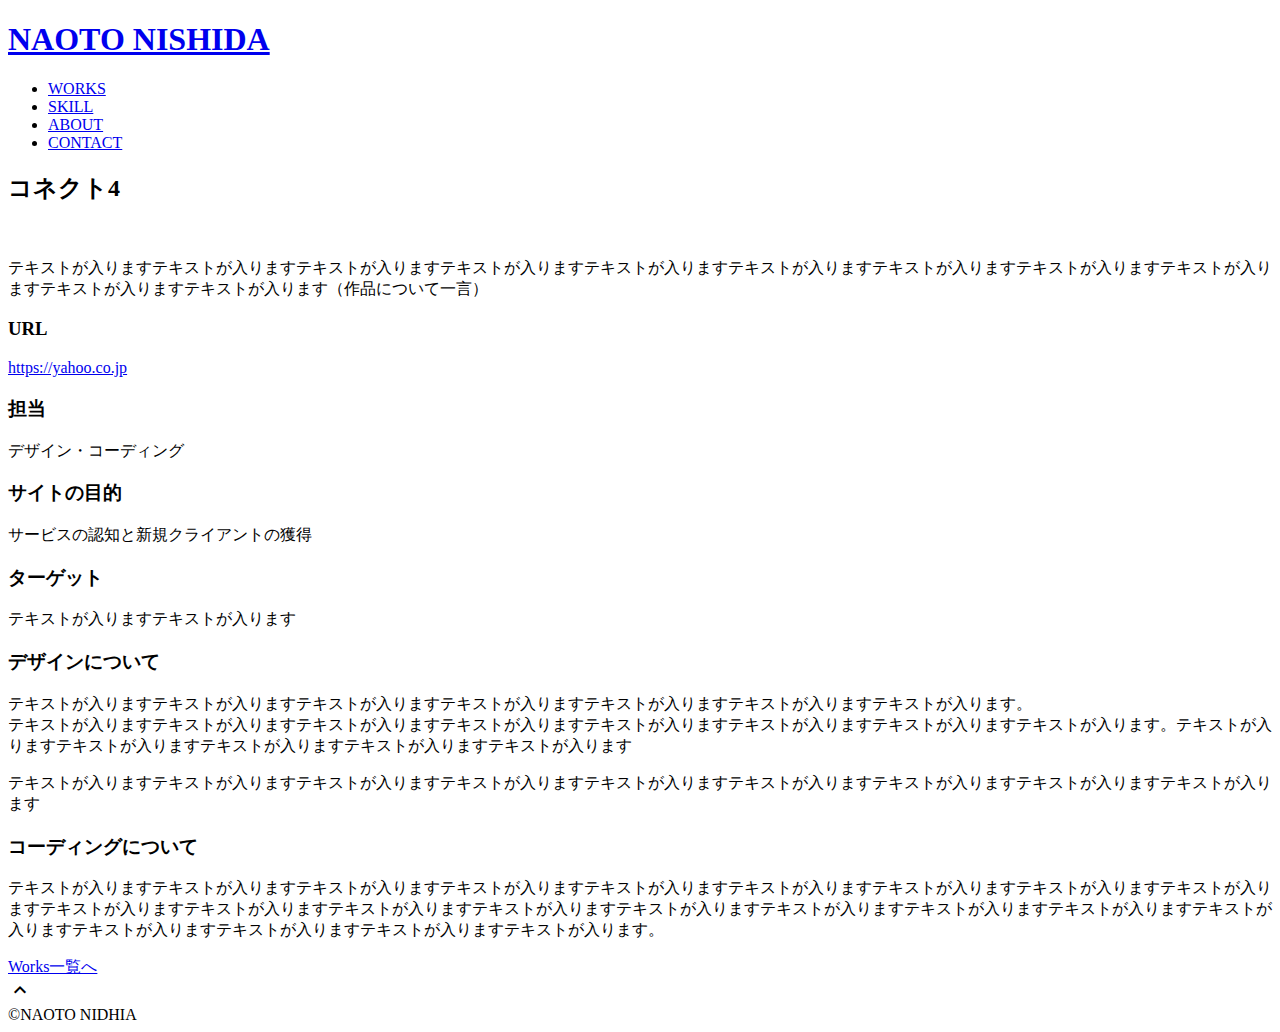
==== connect4.html @ 073069b7 "header変更" ====
<!DOCTYPE html>
<html>
<head>
  <meta charset="utf-8">
  <meta name="viewport" content="width=device-width,initial-scale=1.0,user-scalable=no">
  <meta property='og:type' content='website'>
  <meta property='og:title' content='Connect 4'>
  <meta property='og:url' content='URLが入る'>
  <meta property='og:description' content='Lecture'>
  <meta property="og:image" content="img/ogp.png">
  <meta name="description" content="Connect 4" />
  <title>コネクト4</title>
  <link rel="preconnect" href="https://fonts.gstatic.com">
  <link href="https://fonts.googleapis.com/css2?family=Montserrat:wght@400;700&display=swap" rel="stylesheet">
  <link href="https://fonts.googleapis.com/css?family=Material+Icons+Outlined" rel="stylesheet">
  <link href="css/ress.css" media="all" rel="stylesheet" type="text/css" />
  <link href="css/style.css" media="all" rel="stylesheet" type="text/css" />
  <link rel="shortcut icon" href="img/favicon.ico" />
  <link rel=”canonical” href=”URLが入る” />
</head>

<body>
  <div class="wrapper">

    <!-- header -->
    <header class="header ">
      <div class="container">
        <h1 class="header-logo">
          <a href=".">NAOTO NISHIDA</a>
        </h1>
        <nav class="gnav">
          <ul class="gnav-list">
            <li class="gnav-item"><a href=".#works">WORKS</a></li>
            <li class="gnav-item"><a href="./#skill">SKILL</a></li>
            <li class="gnav-item"><a href="./#about">ABOUT</a></li>
            <li class="gnav-item"><a href="./#contact">CONTACT</a></li>
          </ul>
        </nav>
      </div>
    </header>
    <!-- /header -->

    <main class="content">

      <article class="article">
        <div class="article-container">
          <h2 class="article-title">コネクト4</h2>
          <div class="article-body">
            <p>
              <img src="img/works-sample.jpg" alt="">
            </p>
            <p>
              テキストが入りますテキストが入りますテキストが入りますテキストが入りますテキストが入りますテキストが入りますテキストが入りますテキストが入りますテキストが入りますテキストが入りますテキストが入ります（作品について一言）
            </p>
            <h3>URL</h3>
            <p><a href="https://yahoo.co.jp" target="_blank" rel="noopener">https://yahoo.co.jp</a></p>
            <h3>担当</h3>
            <p>デザイン・コーディング</p>
            <h3>サイトの目的</h3>
            <p>サービスの認知と新規クライアントの獲得</p>
            <h3>ターゲット</h3>
            <p>テキストが入りますテキストが入ります</p>
            <h3>デザインについて</h3>
            <p>
              テキストが入りますテキストが入りますテキストが入りますテキストが入りますテキストが入りますテキストが入りますテキストが入ります。<br>テキストが入りますテキストが入りますテキストが入りますテキストが入りますテキストが入りますテキストが入りますテキストが入りますテキストが入ります。テキストが入りますテキストが入りますテキストが入りますテキストが入りますテキストが入ります
            </p>
            <p>
              テキストが入りますテキストが入りますテキストが入りますテキストが入りますテキストが入りますテキストが入りますテキストが入りますテキストが入りますテキストが入ります
            </p>
            <h3>コーディングについて</h3>
            <p>
              テキストが入りますテキストが入りますテキストが入りますテキストが入りますテキストが入りますテキストが入りますテキストが入りますテキストが入りますテキストが入りますテキストが入りますテキストが入りますテキストが入りますテキストが入りますテキストが入りますテキストが入りますテキストが入りますテキストが入りますテキストが入りますテキストが入りますテキストが入りますテキストが入りますテキストが入ります。
            </p>
          </div>
          <div class="home-link">
            <a href="./#works">Works一覧へ</a>
          </div>
        </div>
      </article>

      <div class="page-top" id="js-page-top">
        <span class="material-icons-outlined">expand_less</span>
      </div>
    </main>

    <!-- footer -->
    <footer class="footer">
      <div class="copyright">&copy;NAOTO NIDHIA</div>
    </footer>
    <!-- /footer -->

  </div>
  <script src="https://ajax.googleapis.com/ajax/libs/jquery/3.5.1/jquery.min.js"></script>
  <script type='text/javascript' src="js/script.js"></script>
</body>
</html>
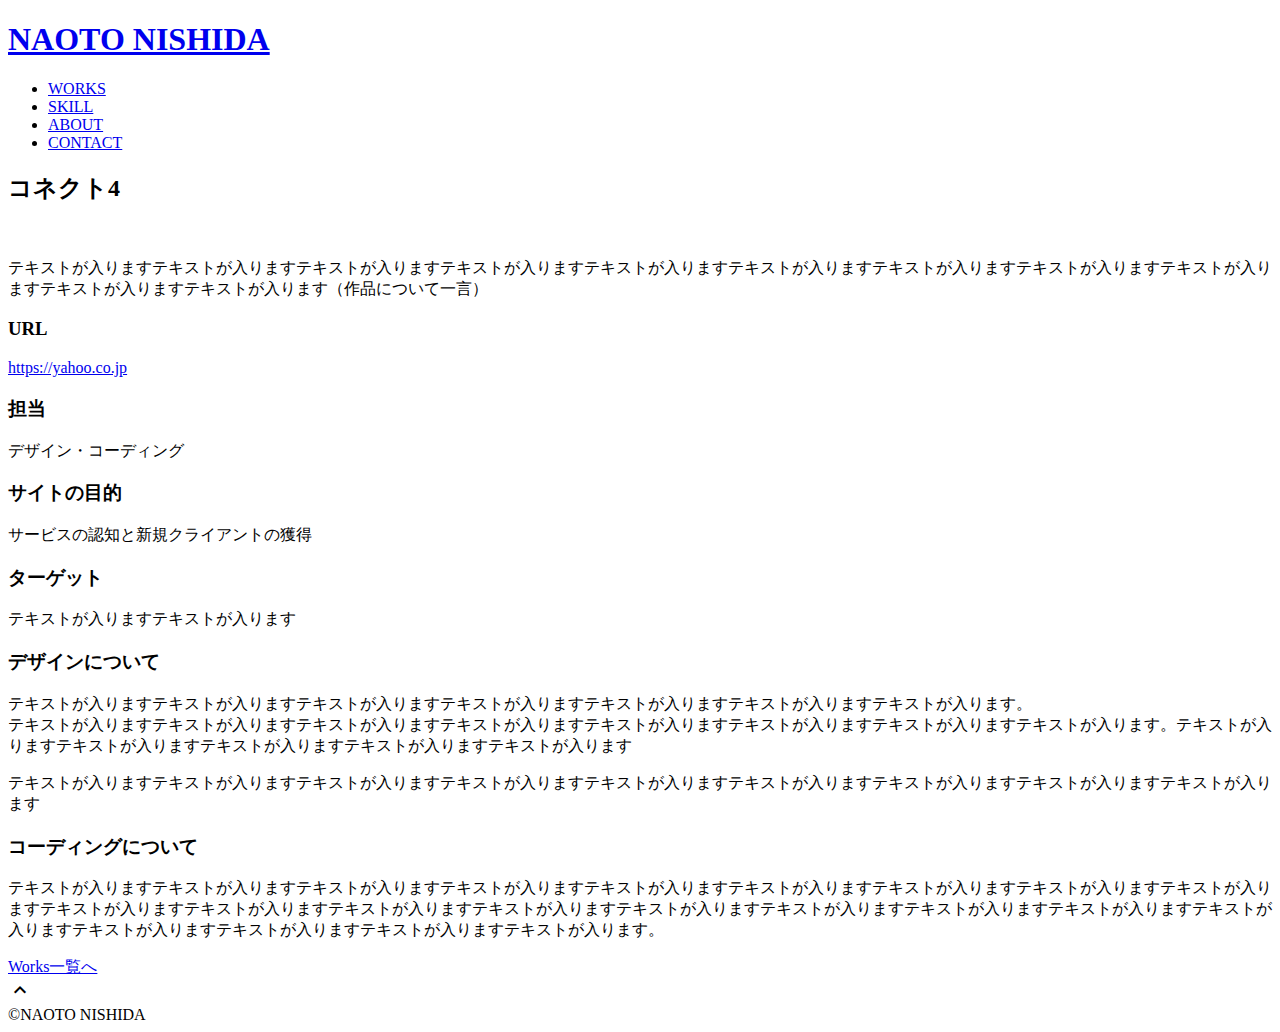
==== commit cb181826: "コピーライトを変えた" ====
--- a/connect4.html
+++ b/connect4.html
@@ -85,7 +85,7 @@
 
     <!-- footer -->
     <footer class="footer">
-      <div class="copyright">&copy;NAOTO NIDHIA</div>
+      <div class="copyright">&copy;NAOTO NISHIDA</div>
     </footer>
     <!-- /footer -->
 
@@ -93,4 +93,4 @@
   <script src="https://ajax.googleapis.com/ajax/libs/jquery/3.5.1/jquery.min.js"></script>
   <script type='text/javascript' src="js/script.js"></script>
 </body>
-</html>
+</html>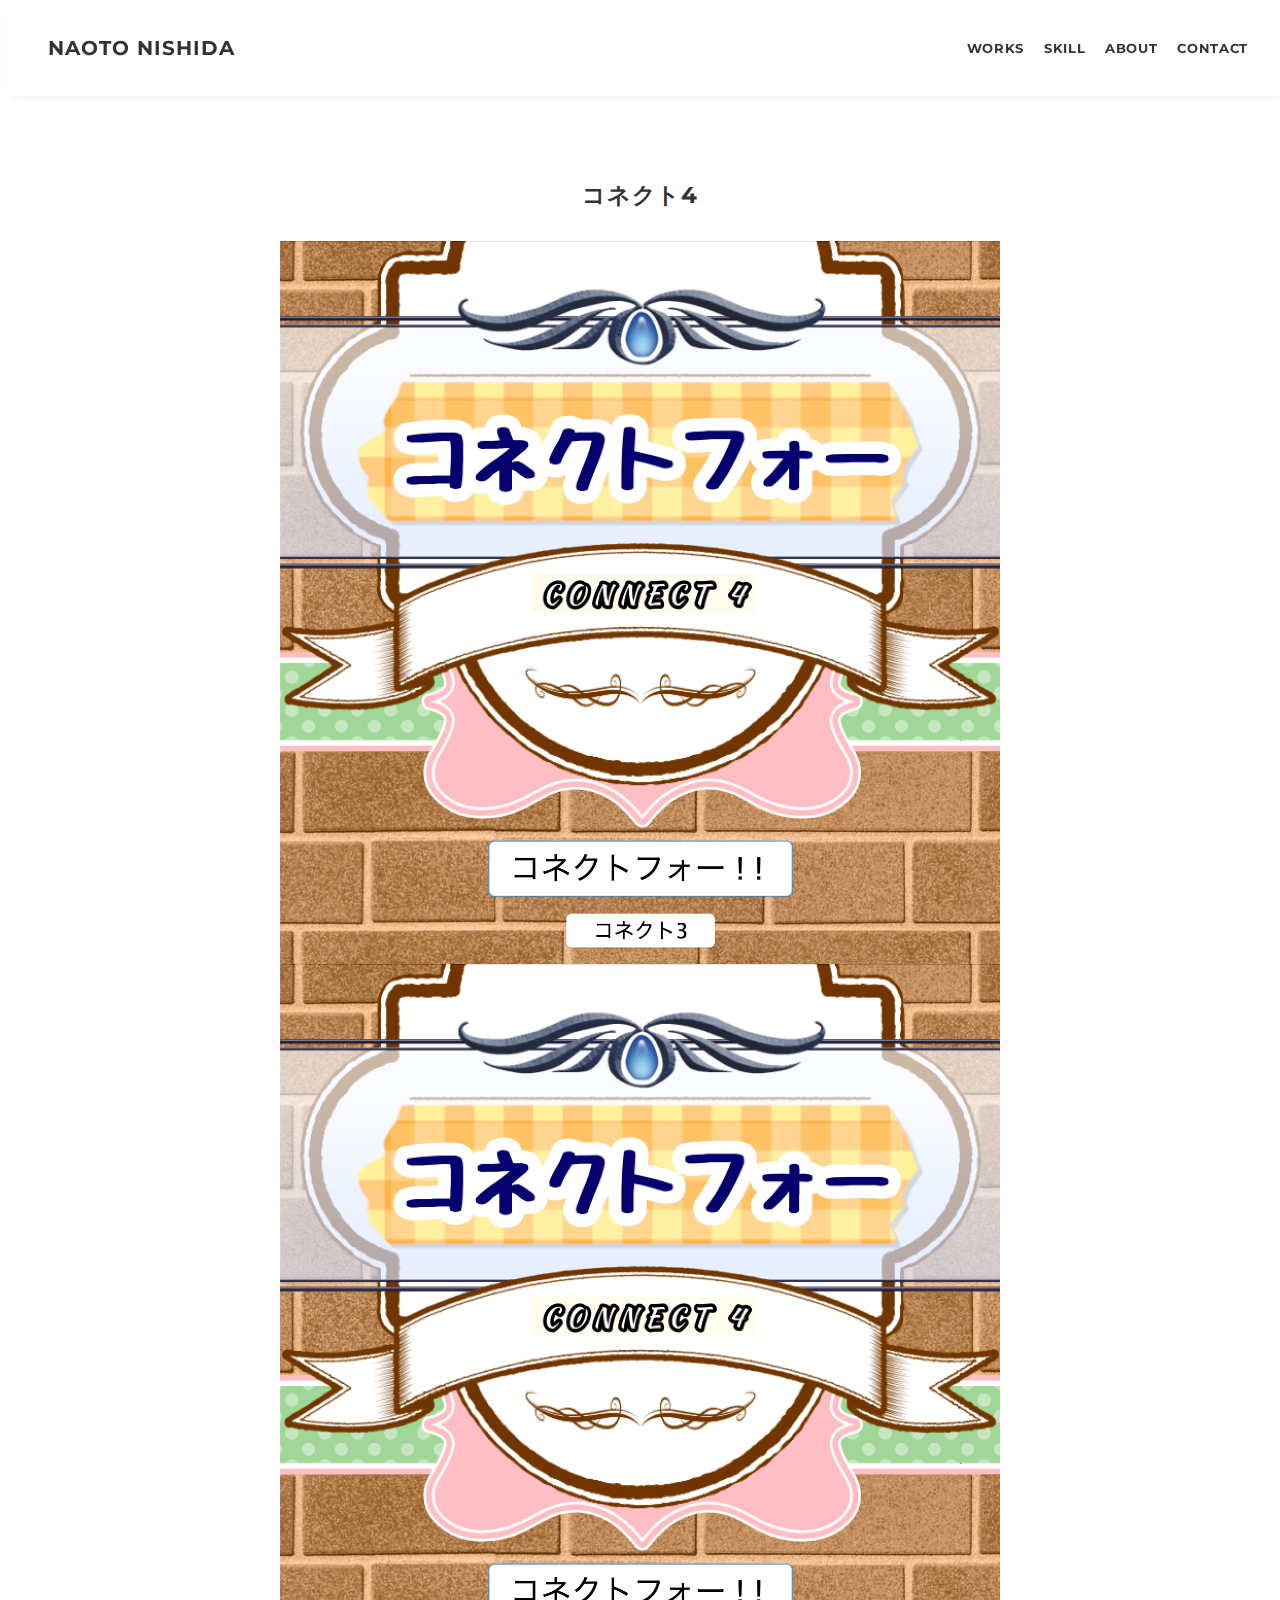
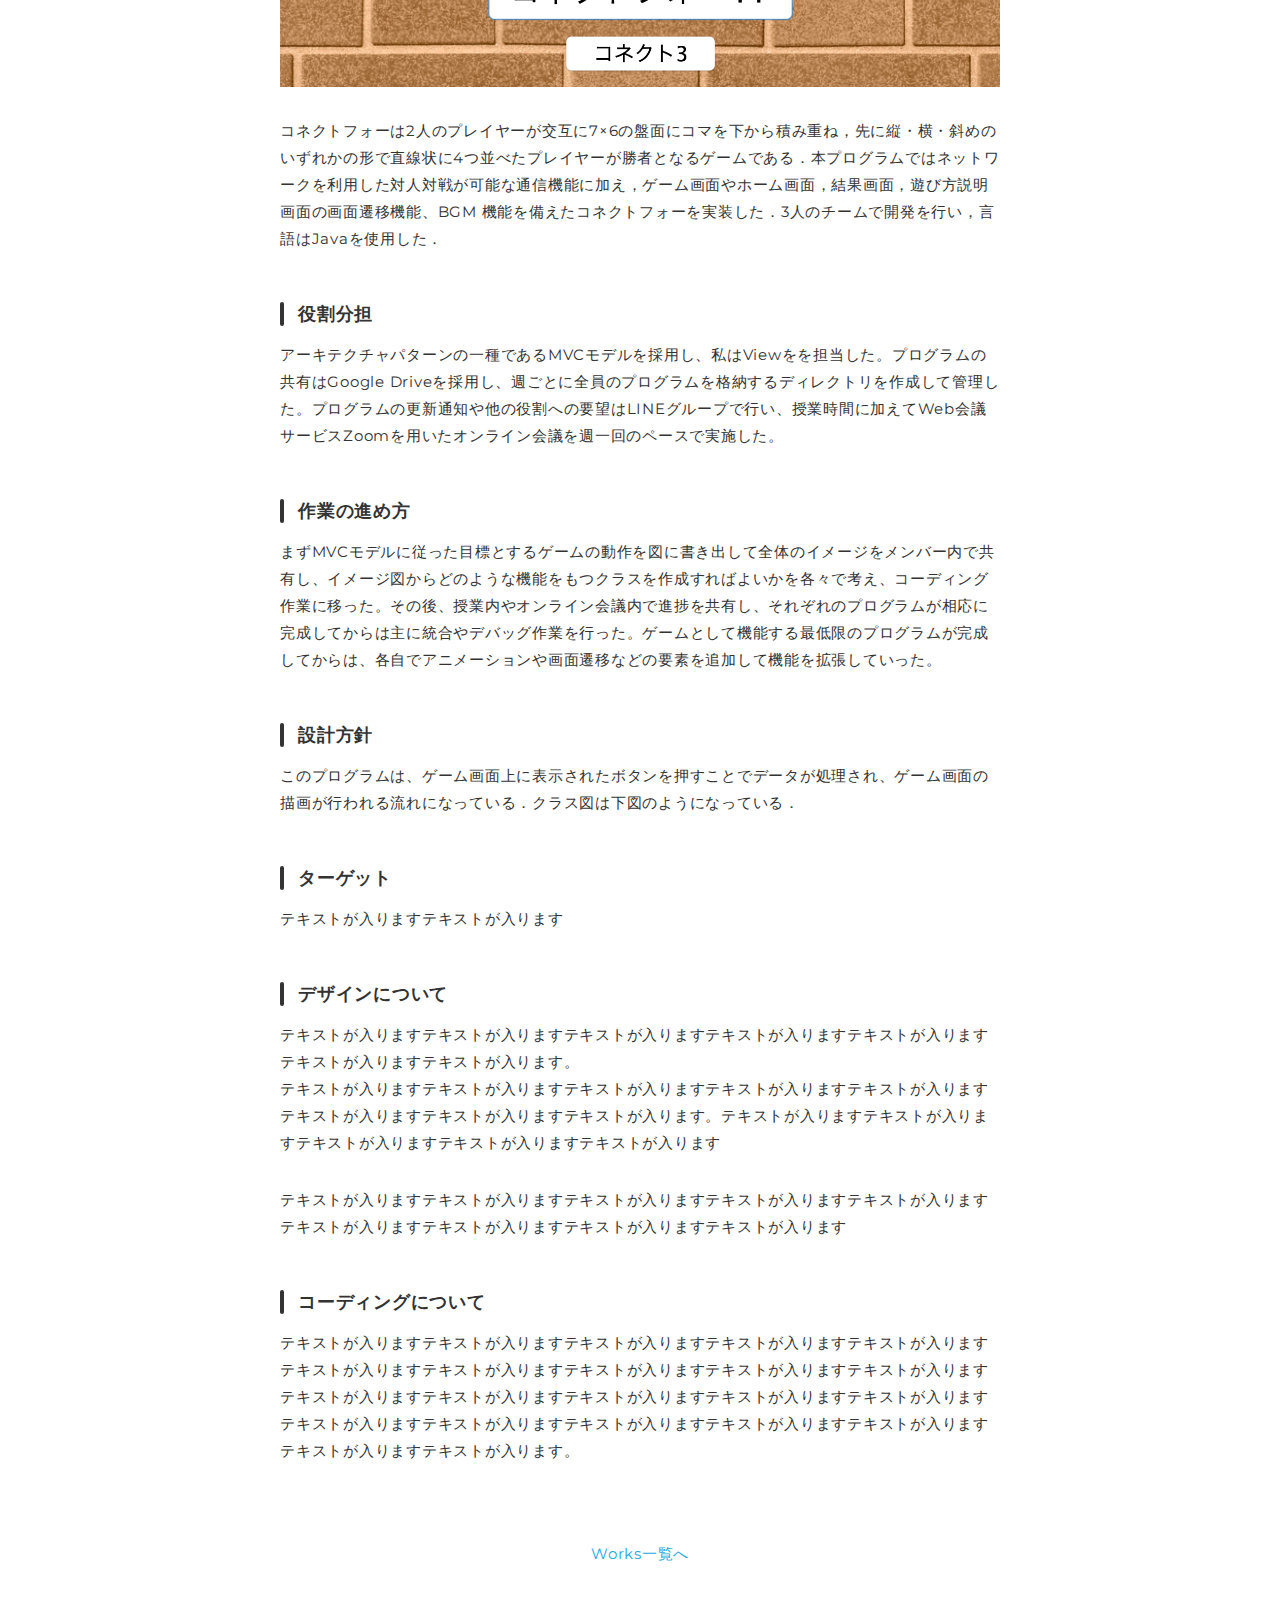
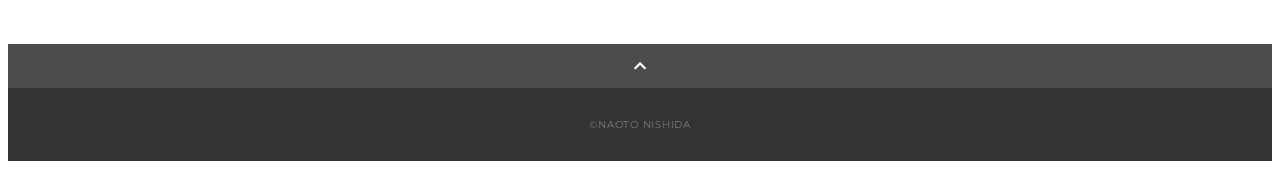
==== commit f83a6f0d: "コネクト4の画像変更" ====
--- a/connect4.html
+++ b/connect4.html
@@ -15,7 +15,7 @@
   <link href="https://fonts.googleapis.com/css?family=Material+Icons+Outlined" rel="stylesheet">
   <link href="css/ress.css" media="all" rel="stylesheet" type="text/css" />
   <link href="css/style.css" media="all" rel="stylesheet" type="text/css" />
-  <link rel="shortcut icon" href="img/favicon.ico" />
+  <link rel="shortcut icon" href="img/n_icon.ico" />
   <link rel=”canonical” href=”URLが入る” />
 </head>
 
@@ -47,17 +47,30 @@
           <h2 class="article-title">コネクト4</h2>
           <div class="article-body">
             <p>
-              <img src="img/works-sample.jpg" alt="">
+              <img src="img/connect4_thumb.png" alt="">
+              <img src="img/connect4_thumb.png" alt="">
             </p>
             <p>
-              テキストが入りますテキストが入りますテキストが入りますテキストが入りますテキストが入りますテキストが入りますテキストが入りますテキストが入りますテキストが入りますテキストが入りますテキストが入ります（作品について一言）
+              コネクトフォーは2人のプレイヤーが交互に7×6の盤面にコマを下から積み重ね，先に縦・横・斜めのいずれかの形で直線状に4つ並べたプレイヤーが勝者となるゲームである．本プログラムではネットワークを利用した対人対戦が可能な通信機能に加え，ゲーム画面やホーム画面，結果画面，遊び方説明画面の画面遷移機能、BGM 機能を備えたコネクトフォーを実装した．3人のチームで開発を行い，言語はJavaを使用した．
+              
             </p>
-            <h3>URL</h3>
-            <p><a href="https://yahoo.co.jp" target="_blank" rel="noopener">https://yahoo.co.jp</a></p>
-            <h3>担当</h3>
-            <p>デザイン・コーディング</p>
-            <h3>サイトの目的</h3>
-            <p>サービスの認知と新規クライアントの獲得</p>
+            
+            <h3>役割分担</h3>
+            <p>
+              アーキテクチャパターンの一種であるMVCモデルを採用し、私はViewをを担当した。プログラムの共有はGoogle Driveを採用し、週ごとに全員のプログラムを格納するディレクトリを作成して管理した。プログラムの更新通知や他の役割への要望はLINEグループで行い、授業時間に加えてWeb会議サービスZoomを用いたオンライン会議を週一回のペースで実施した。
+            </p>
+
+            <h3>作業の進め方</h3>
+            <p>
+              まずMVCモデルに従った目標とするゲームの動作を図に書き出して全体のイメージをメンバー内で共有し、イメージ図からどのような機能をもつクラスを作成すればよいかを各々で考え、コーディング作業に移った。その後、授業内やオンライン会議内で進捗を共有し、それぞれのプログラムが相応に完成してからは主に統合やデバッグ作業を行った。ゲームとして機能する最低限のプログラムが完成してからは、各自でアニメーションや画面遷移などの要素を追加して機能を拡張していった。
+              <img src="img/image.png" alt="">
+            </p>
+
+            <h3>設計方針</h3>
+            <p>
+              このプログラムは、ゲーム画面上に表示されたボタンを押すことでデータが処理され、ゲーム画面の描画が行われる流れになっている．クラス図は下図のようになっている．
+              <img src="img/classdiagram.png" alt="">
+            </p>
             <h3>ターゲット</h3>
             <p>テキストが入りますテキストが入ります</p>
             <h3>デザインについて</h3>
--- a/css/style.css
+++ b/css/style.css
@@ -0,0 +1,550 @@
+body {
+  font-family: "Montserrat","Helvetica Neue",Arial,"Hiragino Kaku Gothic ProN","Hiragino Sans",Meiryo,sans-serif;
+  font-size: 15px;
+  letter-spacing: .05em;
+  color: #333;
+}
+
+a {
+  transition: opacity .3s;
+  text-decoration: none;
+  color: #1ca9e3;
+}
+
+img {
+  max-width: 100%;
+  height: auto;
+  vertical-align: bottom;
+  border-style: none;
+}
+
+
+
+.pc-only {
+  display: block;
+}
+
+.sp-only {
+  display: none;
+}
+
+/*--------------------------------
+ レイアウト
+---------------------------------*/
+.wrapper {
+  padding-top: 73px;
+}
+
+.section {
+  padding: 90px 0;
+}
+
+.section:nth-of-type(odd) {
+  background-color: #f7f7f7;
+}
+
+.container {
+  max-width: 1340px;
+  margin: 0 auto;
+  padding: 0 40px;
+}
+
+/*--------------------------------
+ 見出し
+---------------------------------*/
+.title {
+  font-size: 34px;
+  font-weight: bold;
+  line-height: 1;
+  margin-bottom: 40px;
+  text-align: center;
+  letter-spacing: .05em;
+  color: #333;
+}
+
+.lead {
+  font-size: 16px;
+  line-height: 1.8;
+  margin-bottom: 30px;
+}
+
+/*--------------------------------
+ヘッダー
+---------------------------------*/
+.header {
+  position: fixed;
+  top: 0;
+  z-index: 1;
+  width: 100%;
+  background-color: #fff;
+  box-shadow: 0 5px 10px -6px rgba(0,0,0,.1);
+}
+
+.header .container {
+  display: flex;
+  align-items: center;
+  justify-content: space-between;
+  padding: 20px 40px;
+}
+
+.header-logo {
+  font-size: 20px;
+  font-weight: bold;
+  line-height: 1.2;
+  margin-right: 20px;
+  letter-spacing: .05em;
+}
+
+.header-logo a {
+  color: #333;
+}
+
+.gnav-list {
+  display: flex;
+  justify-content: space-between;
+  list-style: none;
+}
+
+.gnav-item:not(:last-child) {
+  margin-right: 20px;
+}
+
+.gnav-item a {
+  position: relative;
+  font-size: 13px;
+  font-weight: bold;
+  display: inline-block;
+  padding: 5px 0;
+  transition: .3s;
+  letter-spacing: .05em;
+  color: #333;
+}
+.gnav-item a:after {
+  position: absolute;
+  bottom: 0;
+  left: 50%;
+  width: 0;
+  height: 3px;
+  content: "";
+  transition: .3s;
+  -webkit-transform: translateX(-50%);
+  transform: translateX(-50%);
+  background-color: #333;
+}
+
+.gnav-item a:hover:after {
+  width: 100%;
+}
+
+/*--------------------------------
+ メインビジュアル
+---------------------------------*/
+.mv {
+  display: flex;
+  align-items: center;
+  justify-content: center;
+  height: 85vh;
+  text-align: center;
+}
+
+.mv-container {
+  padding: 0 40px;
+}
+
+.mv-title {
+  font-size: 60px;
+  font-weight: bold;
+  line-height: 1.2;
+  margin-bottom: 5px;
+  letter-spacing: .1em;
+}
+.mv-subtitle {
+  font-size: 20px;
+  font-weight: bold;
+  line-height: 1;
+  margin-bottom: 40px;
+  letter-spacing: .08em;
+}
+
+.mv-text {
+  font-size: 16px;
+  line-height: 1.8;
+}
+
+/*--------------------------------
+ Works
+---------------------------------*/
+.works-list {
+  display: flex;
+  flex-wrap: wrap;
+  margin-bottom: -40px;
+}
+
+.works-item {
+  width: 31.74603%;
+  margin-right: 1.58730%;
+  margin-bottom: 40px;
+  color: #333;
+}
+
+.works-item:hover {
+  opacity: .9;
+}
+
+.works-item:nth-of-type(3n) {
+  margin-right: 0;
+}
+
+.works-img img {
+  border: 1px solid #e6e6e6;
+}
+
+.works-name {
+  font-size: 12px;
+  font-weight: bold;
+  margin-top: 8px;
+}
+
+.works-info {
+  font-size: 10px;
+  margin-top: 5px;
+}
+
+/*--------------------------------
+ Skill
+---------------------------------*/
+.skill-list {
+  display: flex;
+  flex-wrap: wrap;
+  justify-content: space-between;
+  margin-bottom: -50px;
+}
+
+.skill-item {
+  display: flex;
+  align-items: flex-start;
+  justify-content: space-between;
+  width: 48%;
+  margin-bottom: 50px;
+}
+
+.skill-img {
+  width: 60px;
+  height: auto;
+  margin-right: 20px;
+}
+
+.skill-body {
+  flex: 1;
+}
+
+.skill-name {
+  margin-bottom: 10px;
+}
+
+.skill-text {
+  font-size: 14px;
+  line-height: 1.8;
+}
+
+/*--------------------------------
+ About
+---------------------------------*/
+.profile {
+  display: flex;
+  flex-wrap: wrap;
+  max-width: 800px;
+  margin: 0 auto;
+}
+.profile-img {
+  width: 20%;
+  margin-right: 30px;
+  border-radius: 50%;
+}
+.profile-img img {
+  border-radius: 50%;
+}
+.profile-body {
+  flex: 1;
+}
+
+.profile-body p {
+  font-size: 15px;
+  line-height: 1.8;
+}
+
+.profile-body p:not(:last-child) {
+  margin-bottom: 30px;
+}
+
+/*--------------------------------
+ Contact
+---------------------------------*/
+.contact {
+  text-align: center;
+}
+
+.contact-item:not(:last-child) {
+  margin-right: 10px;
+}
+
+.contact-text {
+  margin-top: 10px;
+}
+/*--------------------------------
+ ページトップ
+---------------------------------*/
+.page-top {
+  font-weight: bold;
+  padding: 10px;
+  cursor: pointer;
+  text-align: center;
+  background-color: #4c4c4c;
+}
+
+.page-top .material-icons-outlined {
+  vertical-align: bottom;
+  color: #fff;
+}
+
+/*--------------------------------
+ フッター
+---------------------------------*/
+.footer {
+  padding: 30px;
+  background-color: #333;
+}
+
+.copyright {
+  font-size: 10px;
+  text-align: center;
+  color: #797979;
+}
+
+/*--------------------------------
+ 下層：Worksページ
+---------------------------------*/
+.article {
+  padding: 80px 0;
+}
+
+.article-container {
+  max-width: 1040px;
+  margin: 0 auto;
+  padding: 0 20px;
+}
+
+.article-title {
+  margin-bottom: 30px;
+  text-align: center;
+}
+
+.article-body {
+  max-width: 720px;
+  margin: 0 auto;
+  margin-bottom: 80px;
+}
+
+.article-body h3 {
+  position: relative;
+  font-size: 18px;
+  margin-bottom: 5px;
+  padding-left: 1em;
+}
+
+.article-body h3:not(:first-child) {
+  margin-top: 50px;
+}
+
+.article-body h3::before {
+  position: absolute;
+  top: 0;
+  left: 0;
+  width: 4px;
+  height: 100%;
+  content: "";
+  border-radius: 3px;
+  background-color: #333;
+}
+
+.article-body p {
+  font-size: 15px;
+  line-height: 1.8;
+  margin-bottom: 30px;
+}
+
+.home-link {
+  text-align: center;
+}
+
+/*media Queries 767
+----------------------------------------------------*/
+@media screen and (max-width: 767px) {
+  body {
+    font-size: 14px;
+  }
+
+  .pc-only {
+    display: none;
+  }
+
+  .sp-only {
+    display: block;
+  }
+
+  /* 見出し */
+  .title {
+    font-size: 26px;
+    margin-bottom: 20px;
+  }
+
+  .lead {
+    font-size: 14px;
+    line-height: 1.7;
+    margin-bottom: 20px;
+  }
+
+  /* レイアウト */
+  .wrapper {
+    padding-top: 57px;
+  }
+
+  .section {
+    padding: 60px 0;
+  }
+
+  .container {
+    padding: 0 20px;
+  }
+
+  /* ヘッダー */
+  .header .container {
+    padding: 15px;
+  }
+
+  .header-logo {
+    font-size: 15px;
+    margin-right: 15px;
+  }
+
+  .gnav-item:not(:last-child) {
+    margin-right: 10px;
+  }
+
+  .gnav-item a {
+    font-size: 10px;
+  }
+
+  .gnav-item a:after {
+    display: none;
+  }
+
+  /*  メインビジュアル */
+  .mv {
+    height: 75vh;
+  }
+
+  .mv-container {
+    padding: 0 20px;
+  }
+
+  .mv-title {
+    font-size: 30px;
+  }
+  .mv-subtitle {
+    font-size: 16px;
+    margin-bottom: 20px;
+  }
+
+  .mv-text {
+    font-size: 14px;
+    line-height: 1.7;
+  }
+
+  /* Works */
+  .works-name {
+    font-size: 16px;
+  }
+
+  .works-info {
+    margin-top: 8px;
+  }
+
+  .works-list {
+    justify-content: space-between;
+  }
+
+  .works-item {
+    flex: 0 0 48%;
+    margin-right: 0;
+    margin-bottom: 30px;
+  }
+
+  /* Skill */
+  .skill-list {
+    display: block;
+    margin-bottom: 0;
+  }
+
+  .skill-item {
+    width: 100%;
+    margin-bottom: 35px;
+  }
+
+  .skill-item:last-child {
+    margin-bottom: 0;
+  }
+
+  .skill-name {
+    margin-bottom: 5px;
+  }
+
+  .skill-text {
+    font-size: 13px;
+    line-height: 1.7;
+  }
+
+  /* About */
+  .profile {
+    display: block;
+  }
+  .profile-img {
+    width: 150px;
+    margin: 0 auto;
+    margin-bottom: 25px;
+  }
+
+  .profile-body p {
+    font-size: 14px;
+    line-height: 1.7;
+  }
+
+  .profile-body p:not(:last-child) {
+    margin-bottom: 20px;
+  }
+
+  /* フッター */
+  .footer {
+    padding: 20px;
+  }
+
+  /* 下層ページ */
+  .article {
+    padding: 50px 0;
+  }
+
+  .article-body h3 {
+    font-size: 16px;
+    padding-left: .8em;
+  }
+
+  .article-body h3:not(:first-child) {
+    margin-top: 30px;
+  }
+
+  .article-body p {
+    font-size: 14px;
+    line-height: 1.7;
+    margin-bottom: 20px;
+  }
+}
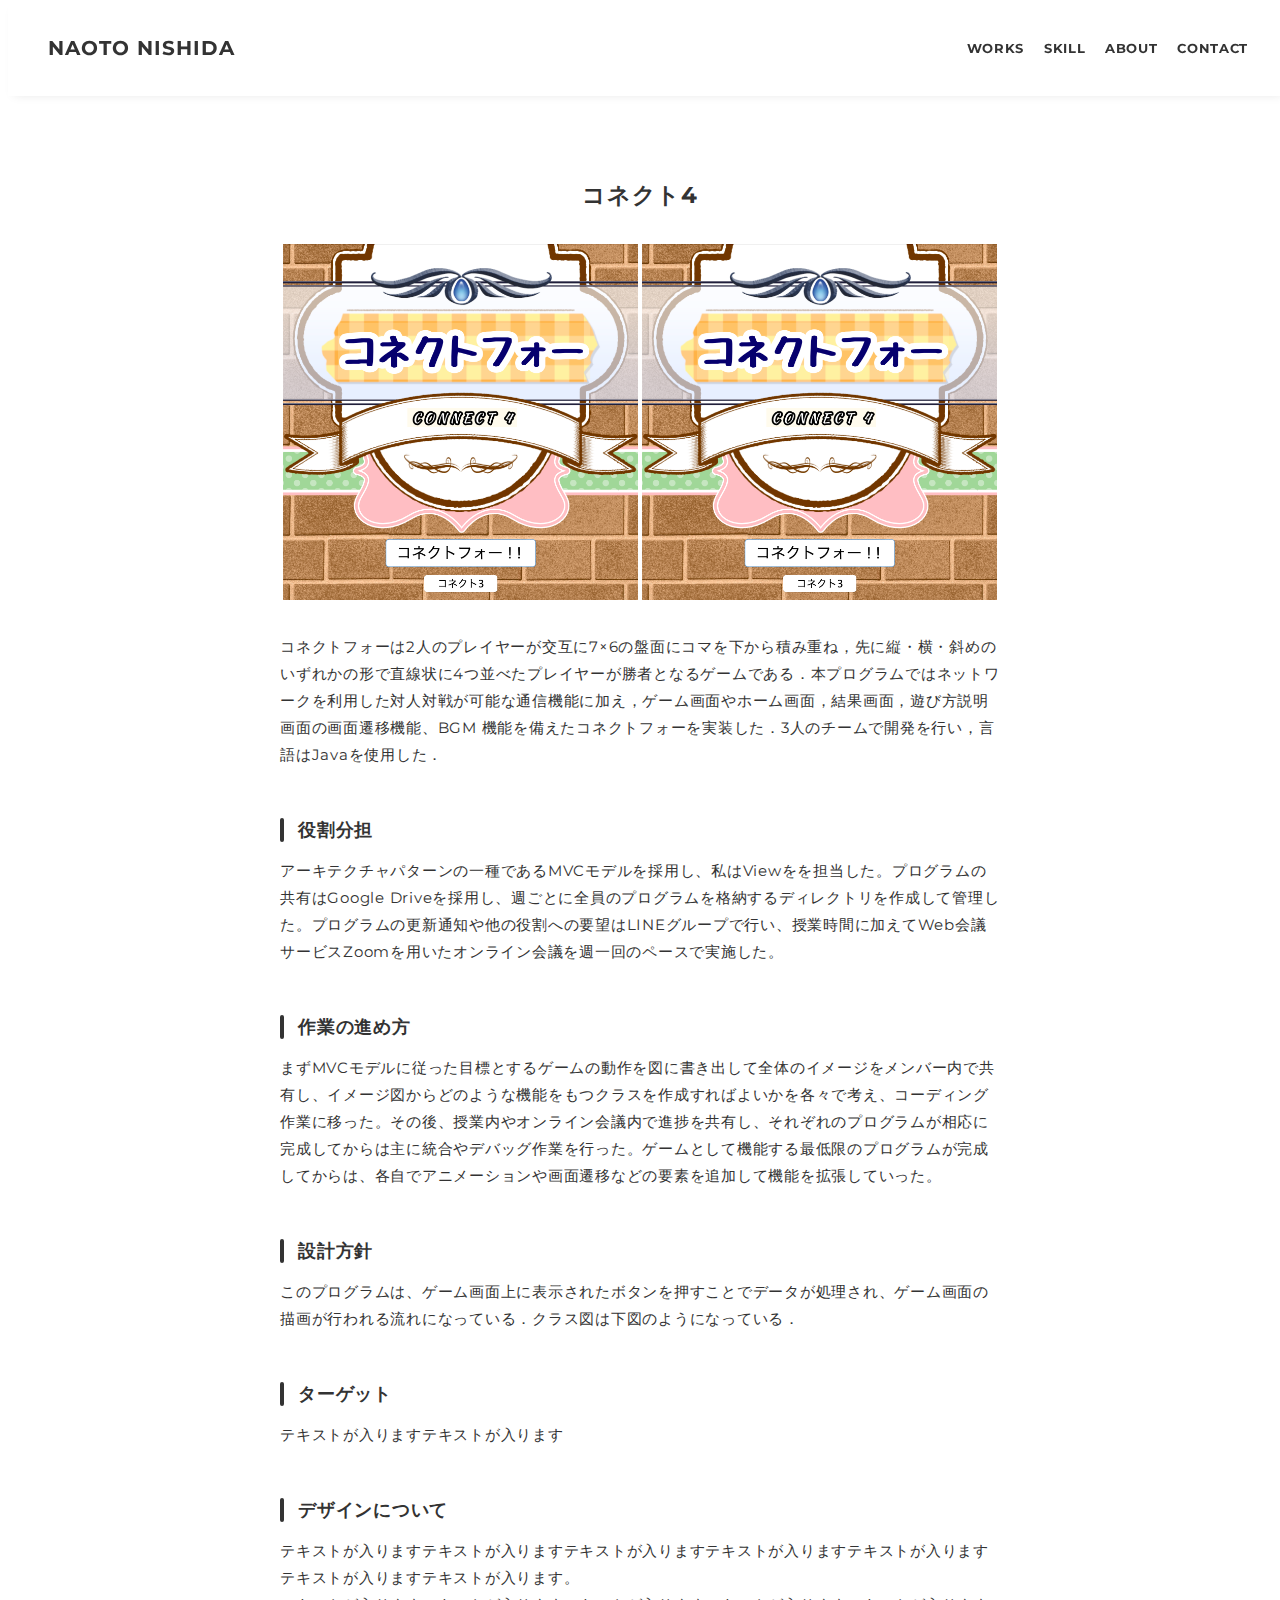
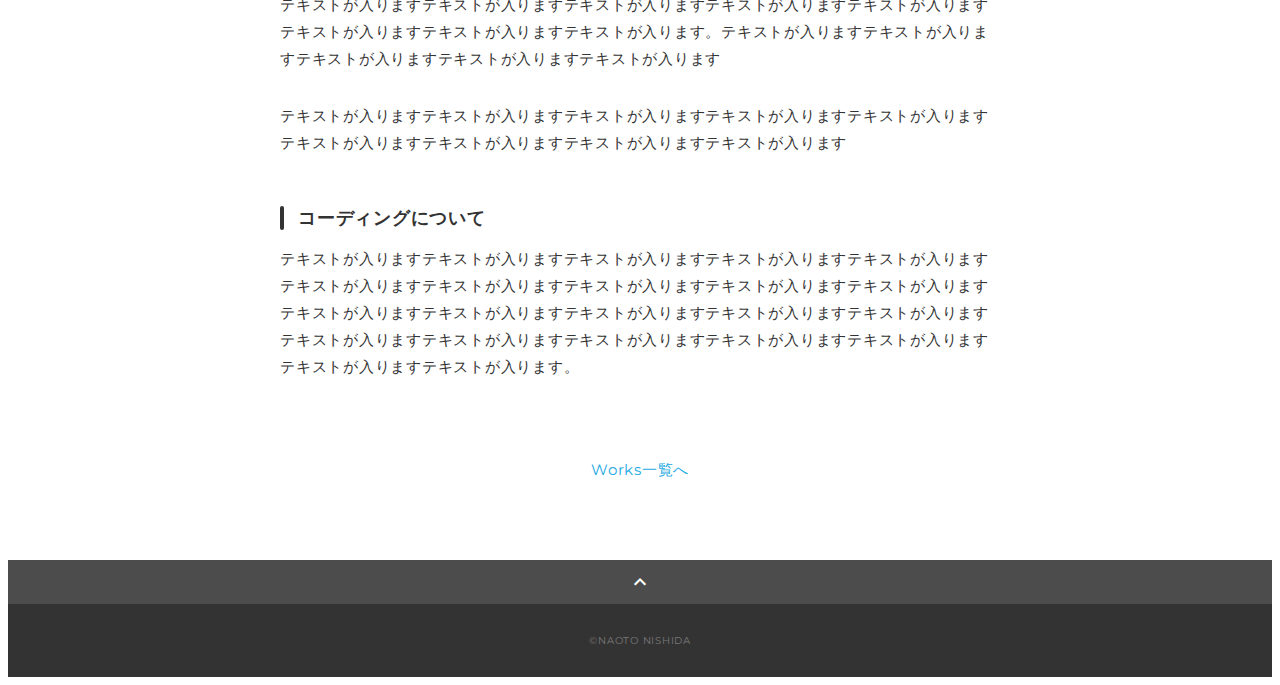
==== commit bd87680b: "コネクト4の画像変更" ====
--- a/connect4.html
+++ b/connect4.html
@@ -47,8 +47,12 @@
           <h2 class="article-title">コネクト4</h2>
           <div class="article-body">
             <p>
-              <img src="img/connect4_thumb.png" alt="">
-              <img src="img/connect4_thumb.png" alt="">
+              <table border="0">
+                <tr>
+                <td><img src="img/connect4_thumb.png"></td>
+                <td><img src="img/connect4_thumb.png"></td>
+                </tr>
+                </table>
             </p>
             <p>
               コネクトフォーは2人のプレイヤーが交互に7×6の盤面にコマを下から積み重ね，先に縦・横・斜めのいずれかの形で直線状に4つ並べたプレイヤーが勝者となるゲームである．本プログラムではネットワークを利用した対人対戦が可能な通信機能に加え，ゲーム画面やホーム画面，結果画面，遊び方説明画面の画面遷移機能、BGM 機能を備えたコネクトフォーを実装した．3人のチームで開発を行い，言語はJavaを使用した．
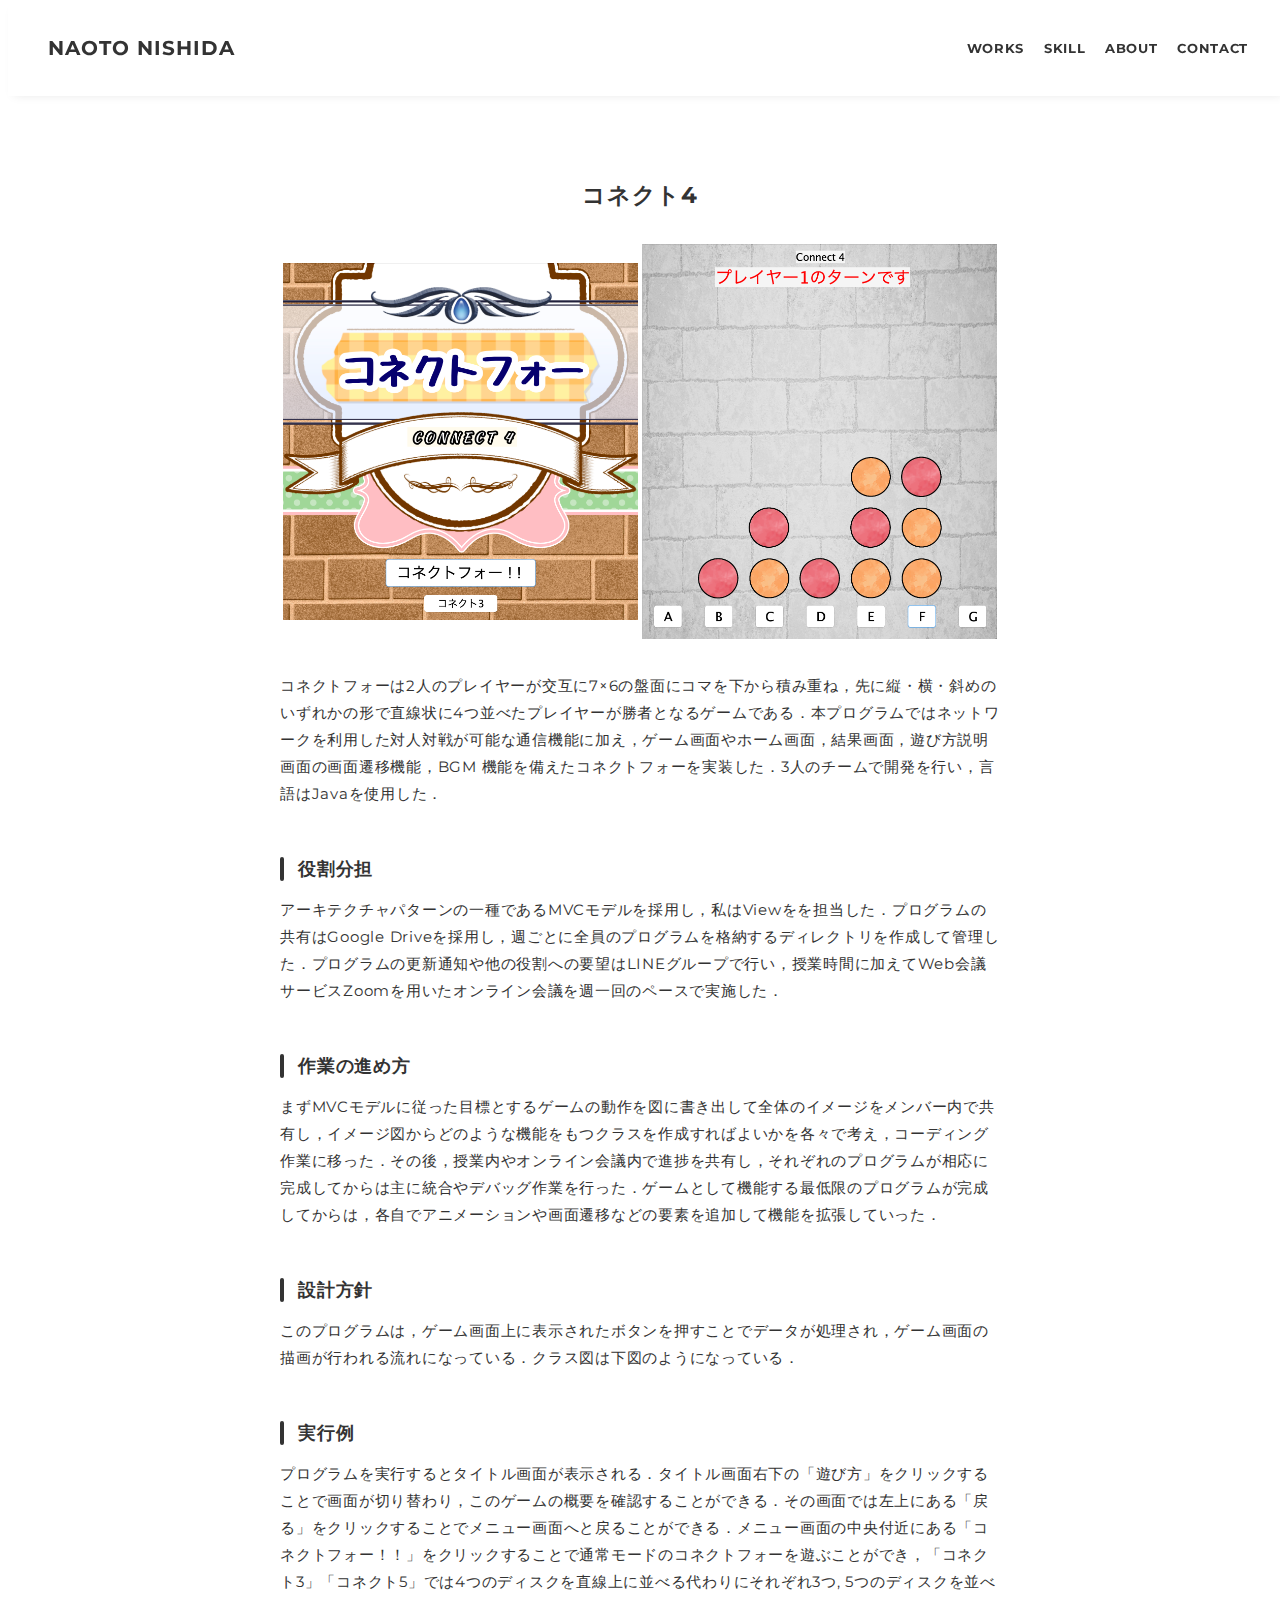
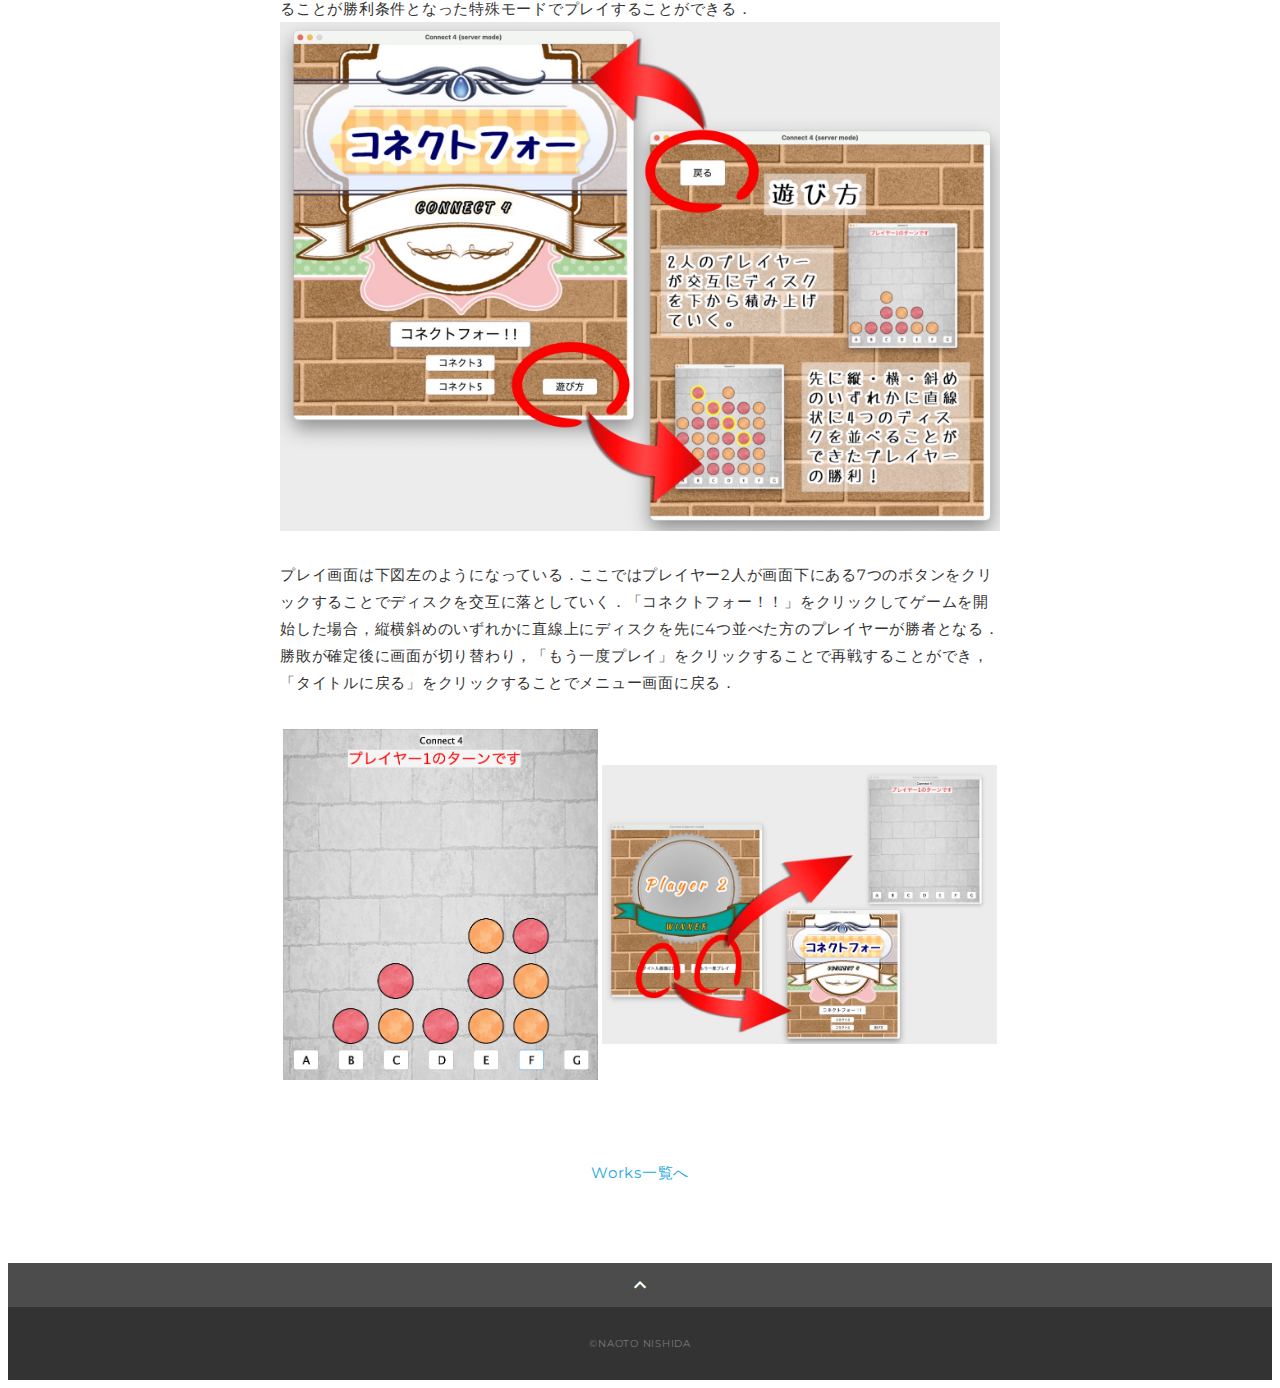
==== commit d47f41e8: "コネクト4の実行例追加，句読点変更" ====
--- a/connect4.html
+++ b/connect4.html
@@ -50,43 +50,45 @@
               <table border="0">
                 <tr>
                 <td><img src="img/connect4_thumb.png"></td>
-                <td><img src="img/connect4_thumb.png"></td>
+                <td><img src="img/Game.png"></td>
                 </tr>
                 </table>
             </p>
             <p>
-              コネクトフォーは2人のプレイヤーが交互に7×6の盤面にコマを下から積み重ね，先に縦・横・斜めのいずれかの形で直線状に4つ並べたプレイヤーが勝者となるゲームである．本プログラムではネットワークを利用した対人対戦が可能な通信機能に加え，ゲーム画面やホーム画面，結果画面，遊び方説明画面の画面遷移機能、BGM 機能を備えたコネクトフォーを実装した．3人のチームで開発を行い，言語はJavaを使用した．
+              コネクトフォーは2人のプレイヤーが交互に7×6の盤面にコマを下から積み重ね，先に縦・横・斜めのいずれかの形で直線状に4つ並べたプレイヤーが勝者となるゲームである．本プログラムではネットワークを利用した対人対戦が可能な通信機能に加え，ゲーム画面やホーム画面，結果画面，遊び方説明画面の画面遷移機能，BGM 機能を備えたコネクトフォーを実装した．3人のチームで開発を行い，言語はJavaを使用した．
               
             </p>
             
             <h3>役割分担</h3>
             <p>
-              アーキテクチャパターンの一種であるMVCモデルを採用し、私はViewをを担当した。プログラムの共有はGoogle Driveを採用し、週ごとに全員のプログラムを格納するディレクトリを作成して管理した。プログラムの更新通知や他の役割への要望はLINEグループで行い、授業時間に加えてWeb会議サービスZoomを用いたオンライン会議を週一回のペースで実施した。
+              アーキテクチャパターンの一種であるMVCモデルを採用し，私はViewをを担当した．プログラムの共有はGoogle Driveを採用し，週ごとに全員のプログラムを格納するディレクトリを作成して管理した．プログラムの更新通知や他の役割への要望はLINEグループで行い，授業時間に加えてWeb会議サービスZoomを用いたオンライン会議を週一回のペースで実施した．
             </p>
 
             <h3>作業の進め方</h3>
             <p>
-              まずMVCモデルに従った目標とするゲームの動作を図に書き出して全体のイメージをメンバー内で共有し、イメージ図からどのような機能をもつクラスを作成すればよいかを各々で考え、コーディング作業に移った。その後、授業内やオンライン会議内で進捗を共有し、それぞれのプログラムが相応に完成してからは主に統合やデバッグ作業を行った。ゲームとして機能する最低限のプログラムが完成してからは、各自でアニメーションや画面遷移などの要素を追加して機能を拡張していった。
+              まずMVCモデルに従った目標とするゲームの動作を図に書き出して全体のイメージをメンバー内で共有し，イメージ図からどのような機能をもつクラスを作成すればよいかを各々で考え，コーディング作業に移った．その後，授業内やオンライン会議内で進捗を共有し，それぞれのプログラムが相応に完成してからは主に統合やデバッグ作業を行った．ゲームとして機能する最低限のプログラムが完成してからは，各自でアニメーションや画面遷移などの要素を追加して機能を拡張していった．
               <img src="img/image.png" alt="">
             </p>
 
             <h3>設計方針</h3>
             <p>
-              このプログラムは、ゲーム画面上に表示されたボタンを押すことでデータが処理され、ゲーム画面の描画が行われる流れになっている．クラス図は下図のようになっている．
+              このプログラムは，ゲーム画面上に表示されたボタンを押すことでデータが処理され，ゲーム画面の描画が行われる流れになっている．クラス図は下図のようになっている．
               <img src="img/classdiagram.png" alt="">
             </p>
-            <h3>ターゲット</h3>
-            <p>テキストが入りますテキストが入ります</p>
-            <h3>デザインについて</h3>
+
+            <h3>実行例</h3>
             <p>
-              テキストが入りますテキストが入りますテキストが入りますテキストが入りますテキストが入りますテキストが入りますテキストが入ります。<br>テキストが入りますテキストが入りますテキストが入りますテキストが入りますテキストが入りますテキストが入りますテキストが入りますテキストが入ります。テキストが入りますテキストが入りますテキストが入りますテキストが入りますテキストが入ります
+              プログラムを実行するとタイトル画面が表示される．タイトル画面右下の「遊び方」をクリックすることで画面が切り替わり，このゲームの概要を確認することができる．その画面では左上にある「戻る」をクリックすることでメニュー画面へと戻ることができる．メニュー画面の中央付近にある「コネクトフォー！！」をクリックすることで通常モードのコネクトフォーを遊ぶことができ，「コネクト3」「コネクト5」では4つのディスクを直線上に並べる代わりにそれぞれ3つ, 5つのディスクを並べることが勝利条件となった特殊モードでプレイすることができる．
+              <img src="img/MH.jpg" alt="">
             </p>
             <p>
-              テキストが入りますテキストが入りますテキストが入りますテキストが入りますテキストが入りますテキストが入りますテキストが入りますテキストが入りますテキストが入ります
-            </p>
-            <h3>コーディングについて</h3>
-            <p>
-              テキストが入りますテキストが入りますテキストが入りますテキストが入りますテキストが入りますテキストが入りますテキストが入りますテキストが入りますテキストが入りますテキストが入りますテキストが入りますテキストが入りますテキストが入りますテキストが入りますテキストが入りますテキストが入りますテキストが入りますテキストが入りますテキストが入りますテキストが入りますテキストが入りますテキストが入ります。
+              プレイ画面は下図左のようになっている．ここではプレイヤー2人が画面下にある7つのボタンをクリックすることでディスクを交互に落としていく．「コネクトフォー！！」をクリックしてゲームを開始した場合，縦横斜めのいずれかに直線上にディスクを先に4つ並べた方のプレイヤーが勝者となる．勝敗が確定後に画面が切り替わり，「もう一度プレイ」をクリックすることで再戦することができ，「タイトルに戻る」をクリックすることでメニュー画面に戻る．
+              <table border="0">
+                <tr>
+                <td><img src="img/Game.png"></td>
+                <td><img src="img/VW.jpg"></td>
+                </tr>
+                </table>
             </p>
           </div>
           <div class="home-link">
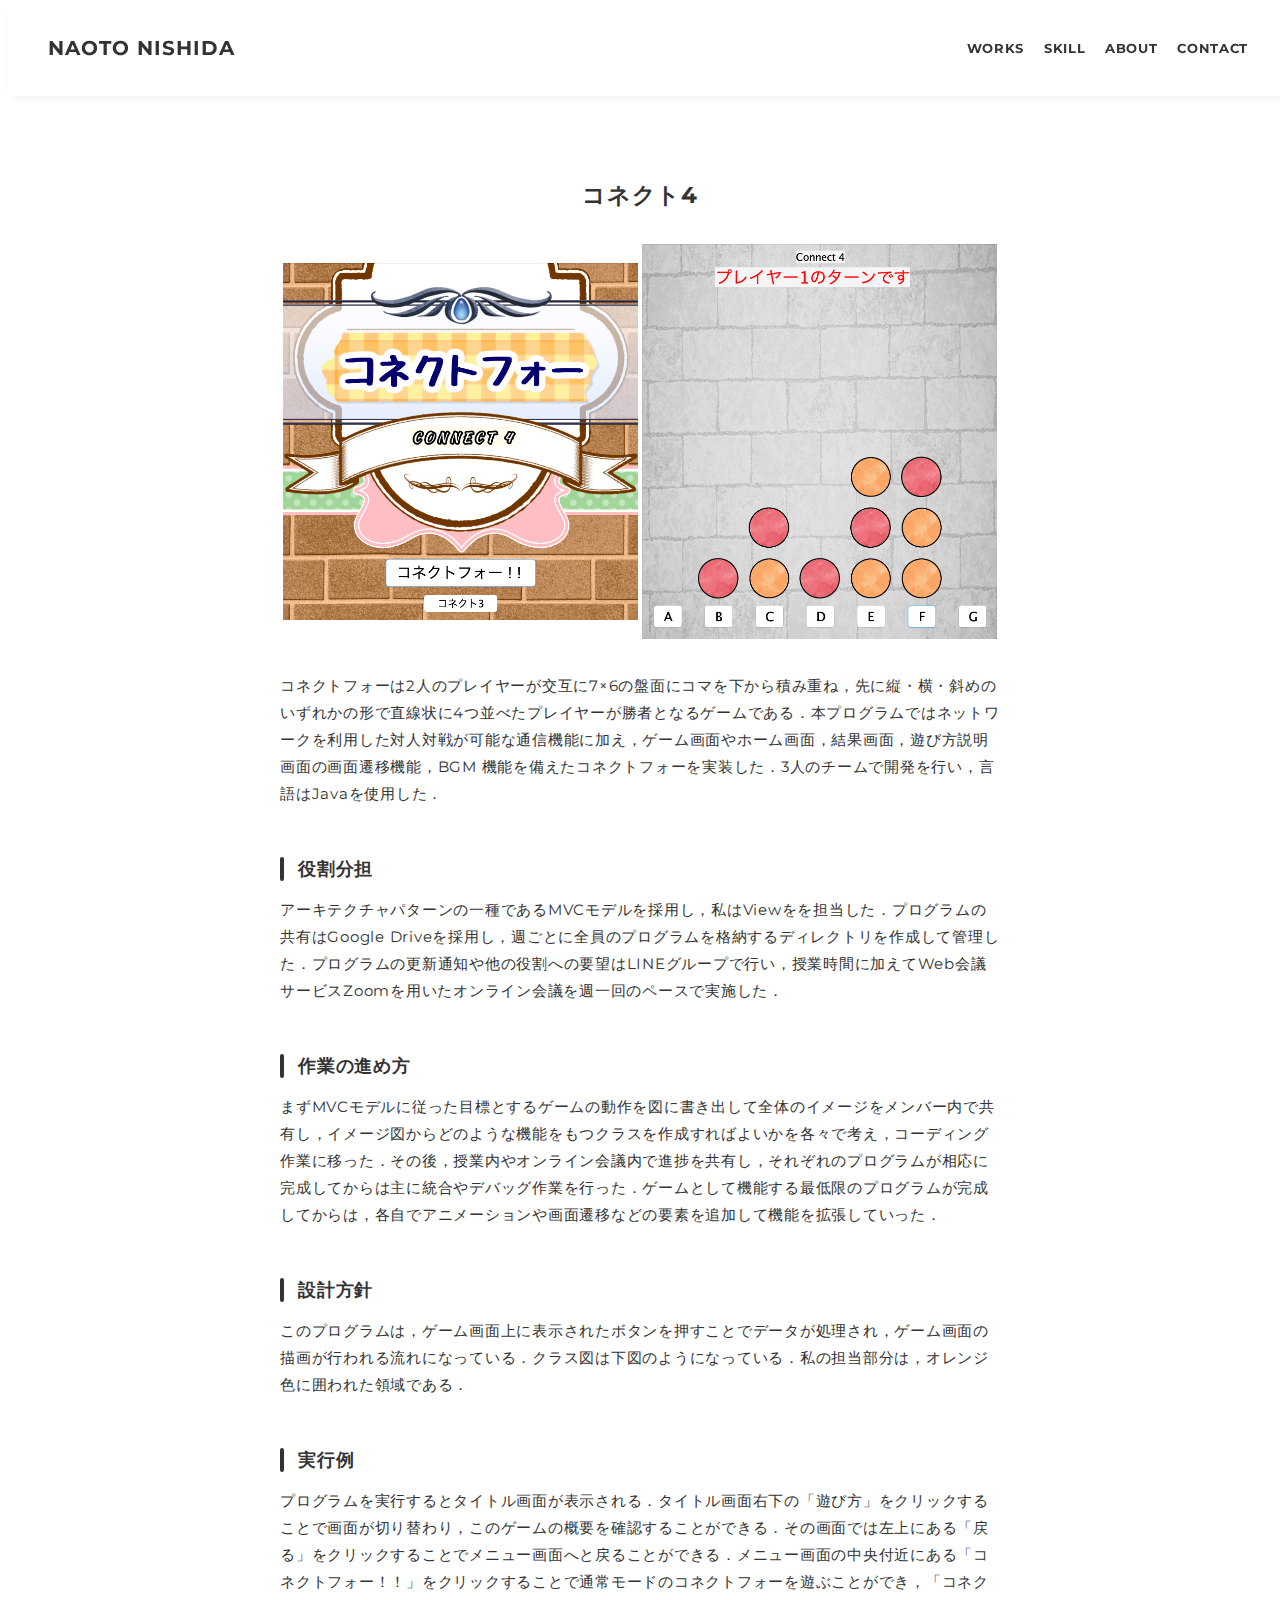
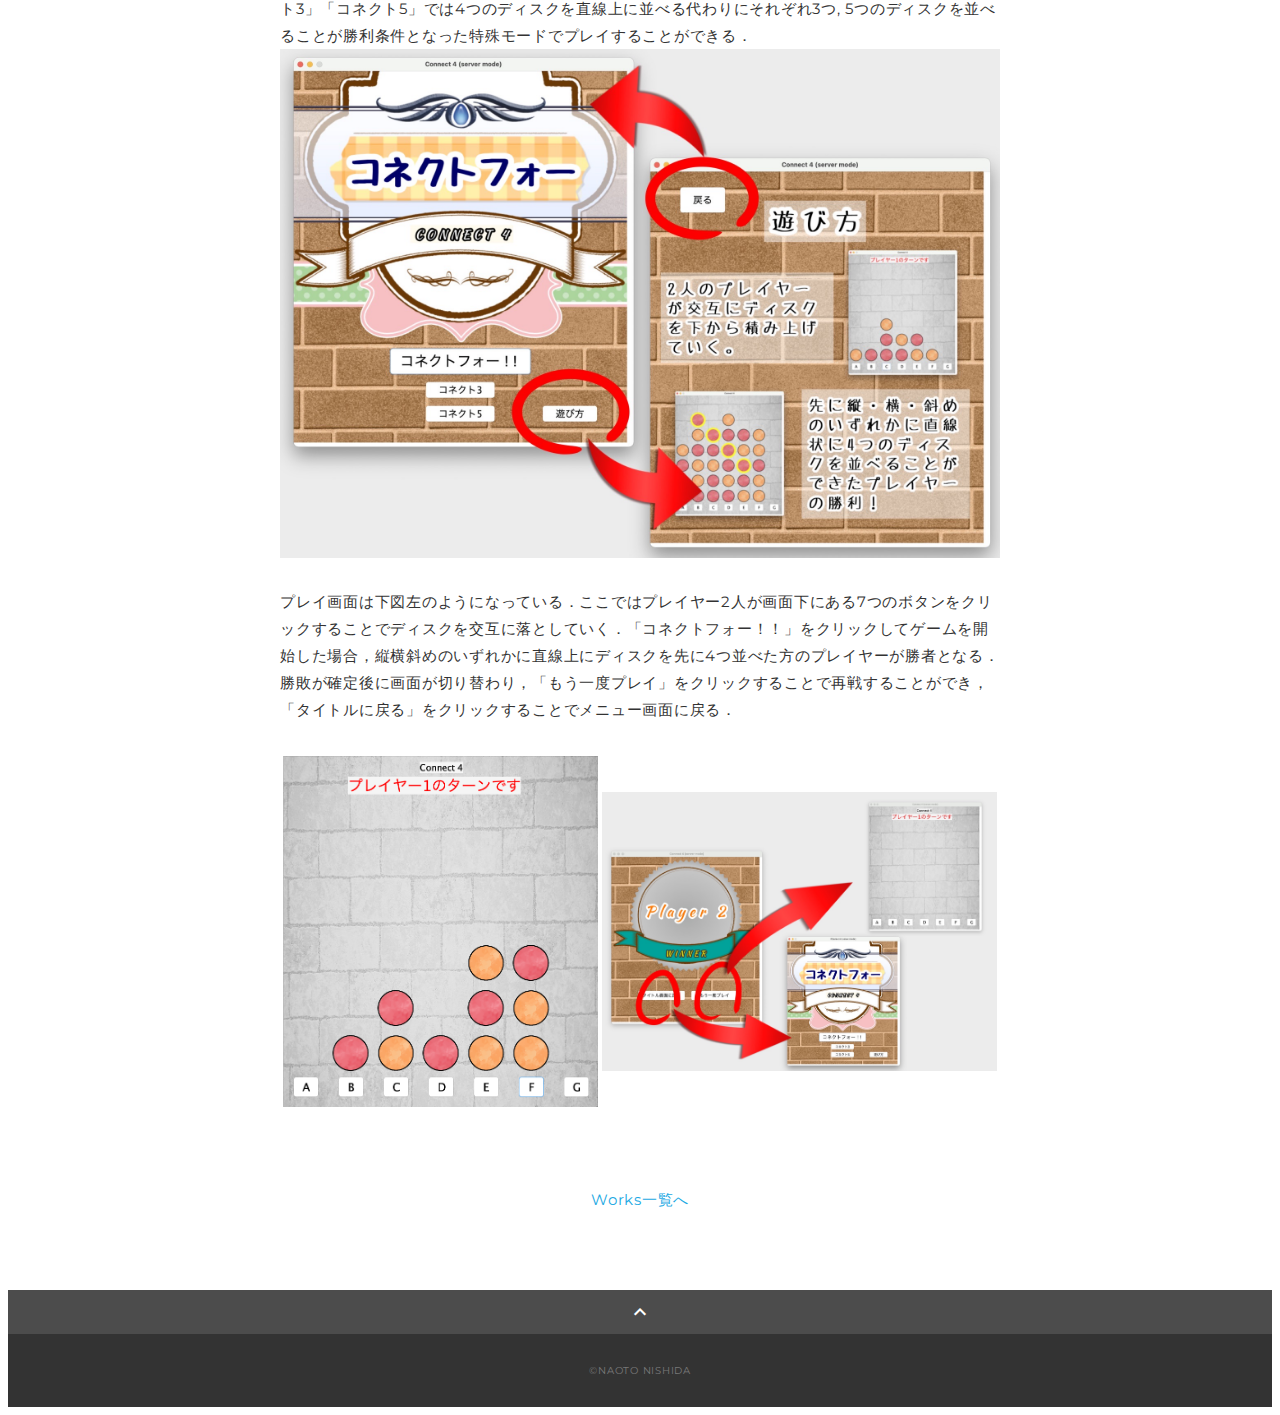
==== commit 6e6993ca: "スキルを復活" ====
--- a/connect4.html
+++ b/connect4.html
@@ -72,7 +72,7 @@
 
             <h3>設計方針</h3>
             <p>
-              このプログラムは，ゲーム画面上に表示されたボタンを押すことでデータが処理され，ゲーム画面の描画が行われる流れになっている．クラス図は下図のようになっている．
+              このプログラムは，ゲーム画面上に表示されたボタンを押すことでデータが処理され，ゲーム画面の描画が行われる流れになっている．クラス図は下図のようになっている．私の担当部分は，オレンジ色に囲われた領域である．
               <img src="img/classdiagram.png" alt="">
             </p>
 
--- a/css/style.css
+++ b/css/style.css
@@ -463,11 +463,11 @@
 
   /* Works */
   .works-name {
-    font-size: 16px;
+    font-size: 20px;
   }
 
   .works-info {
-    margin-top: 8px;
+    margin-top: 14px;
   }
 
   .works-list {
